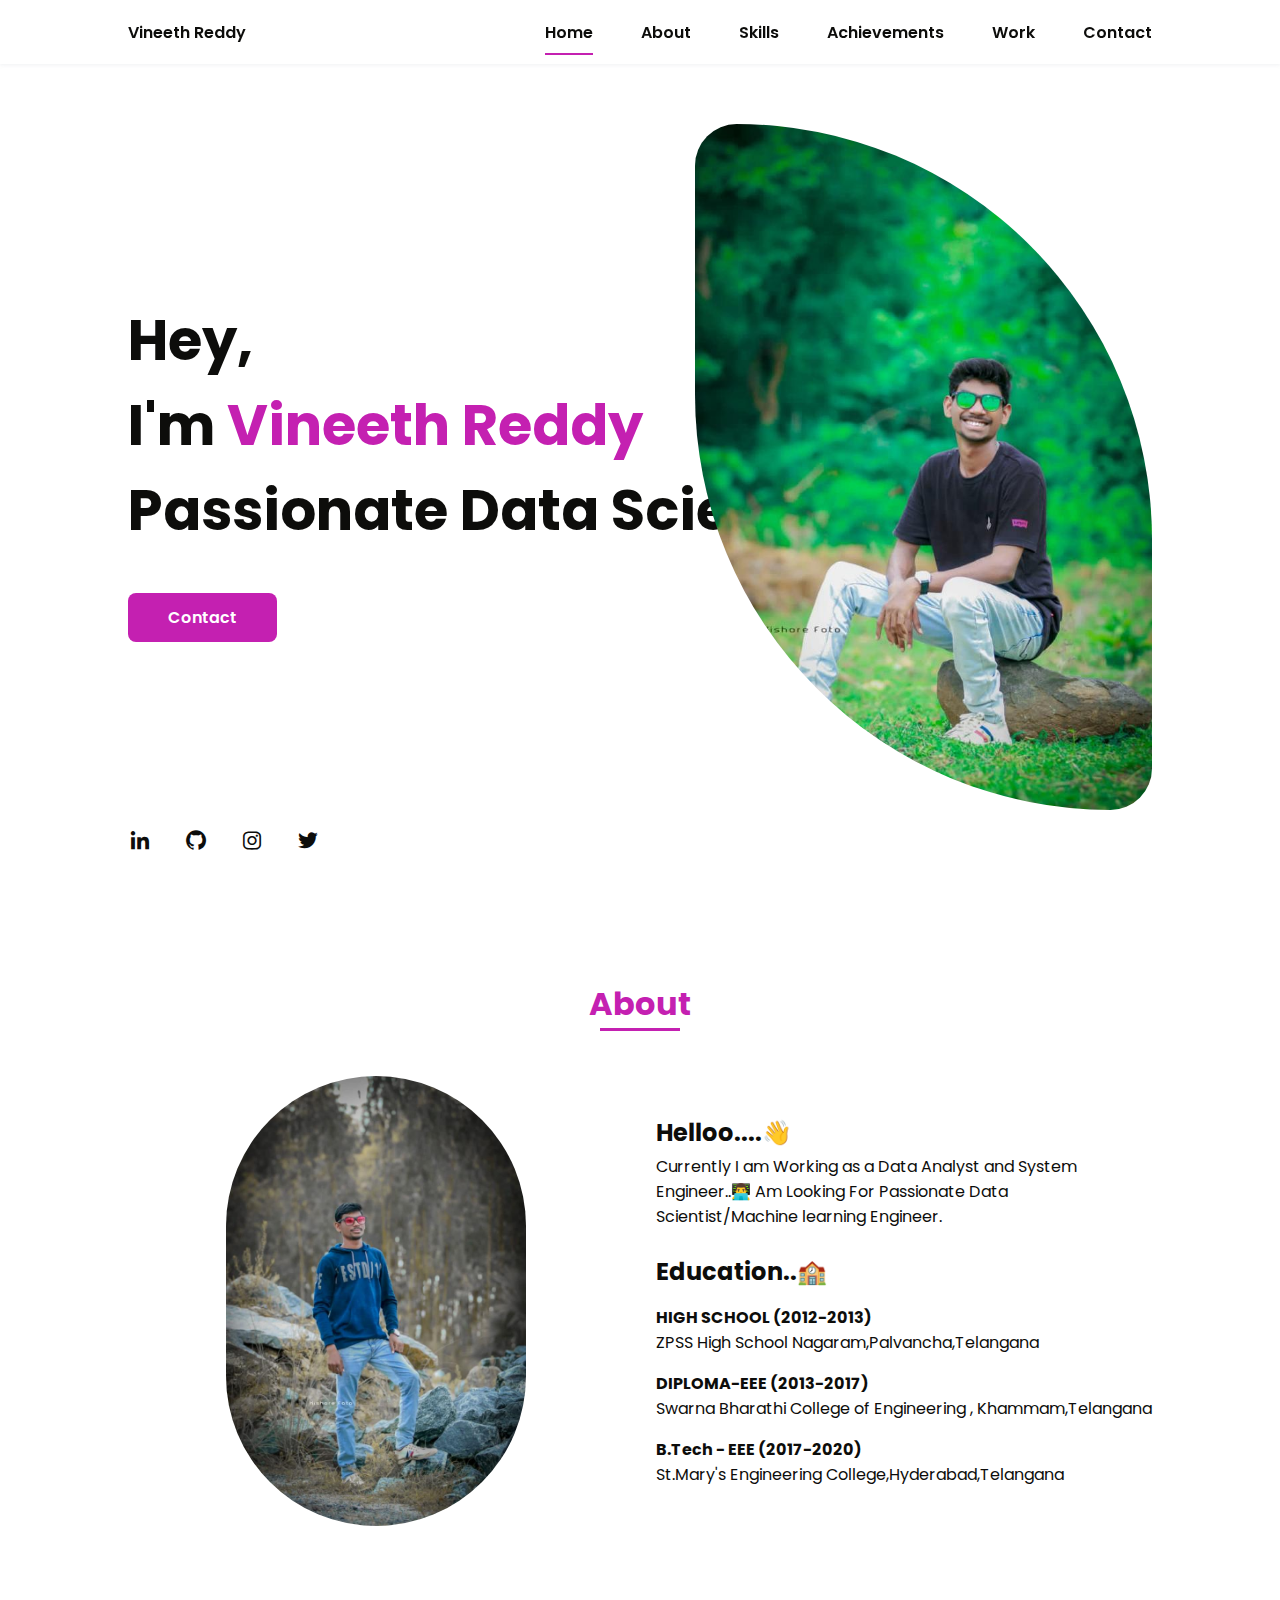
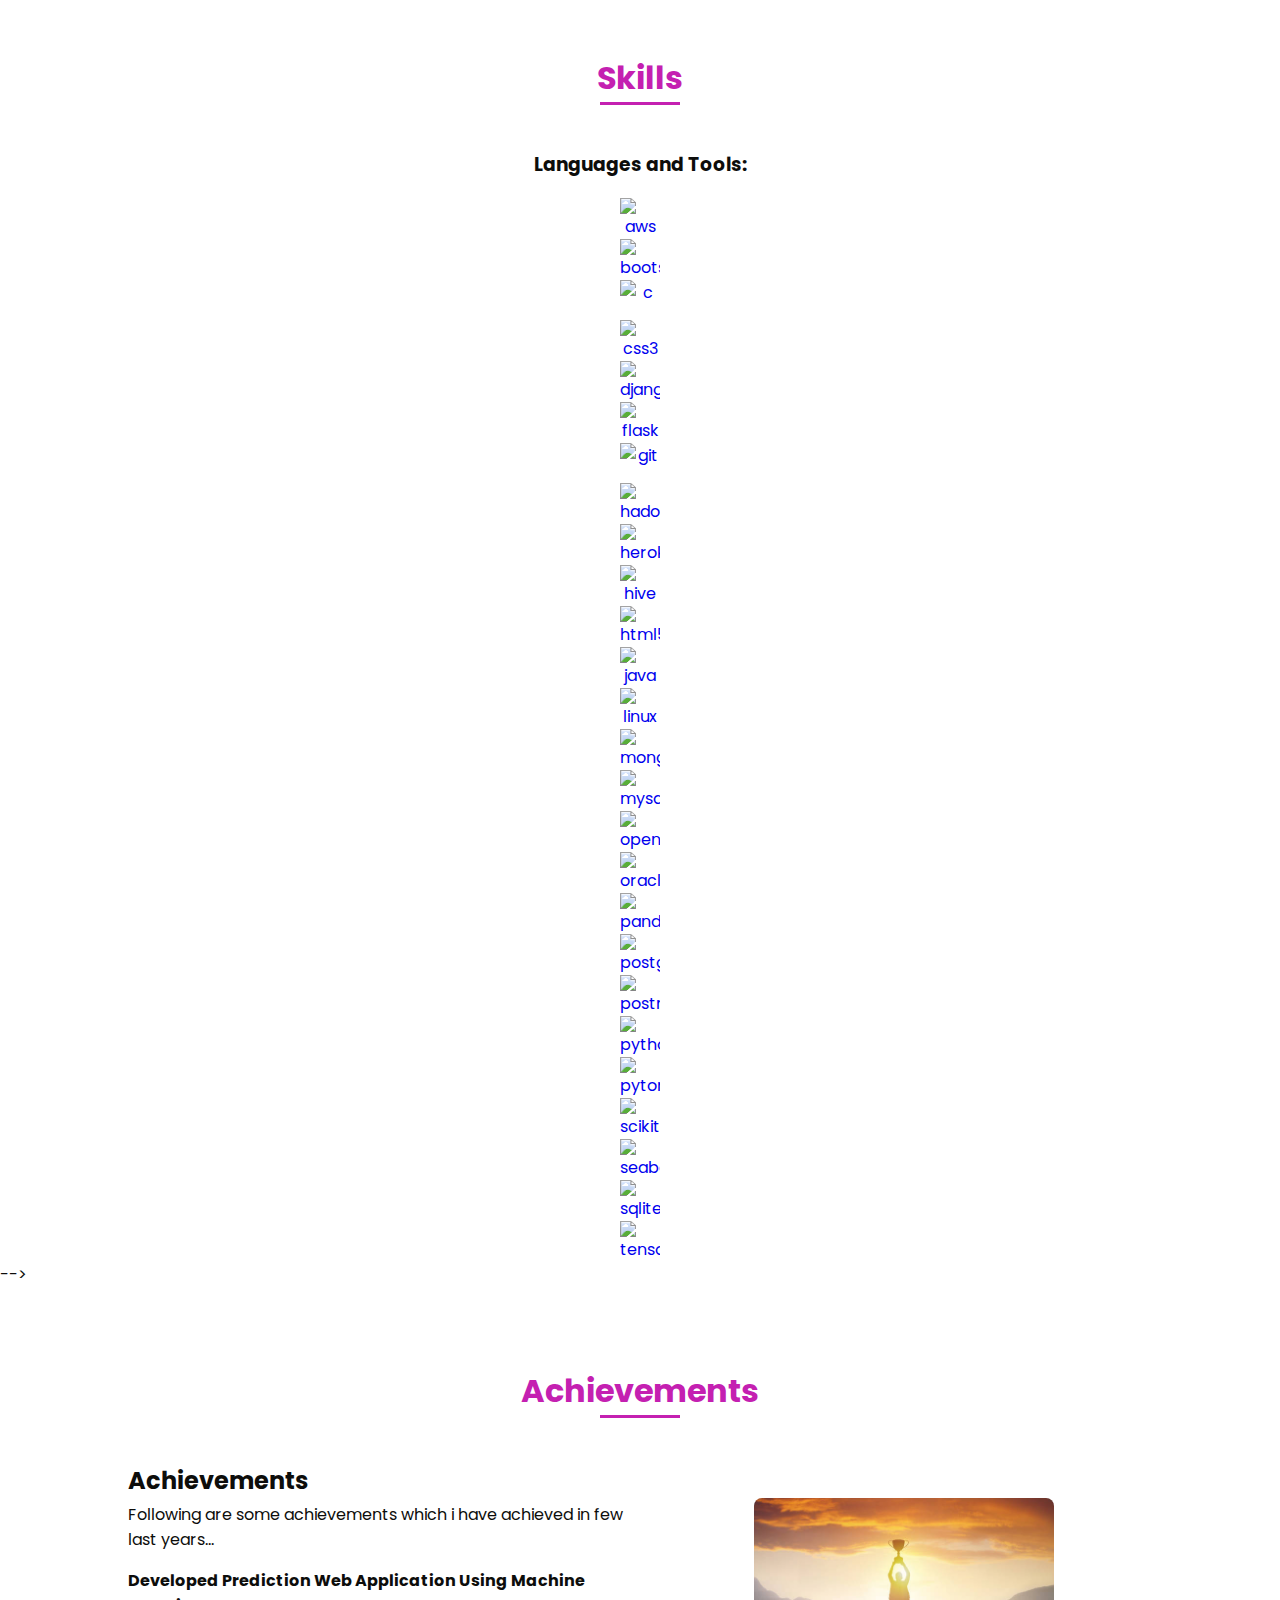
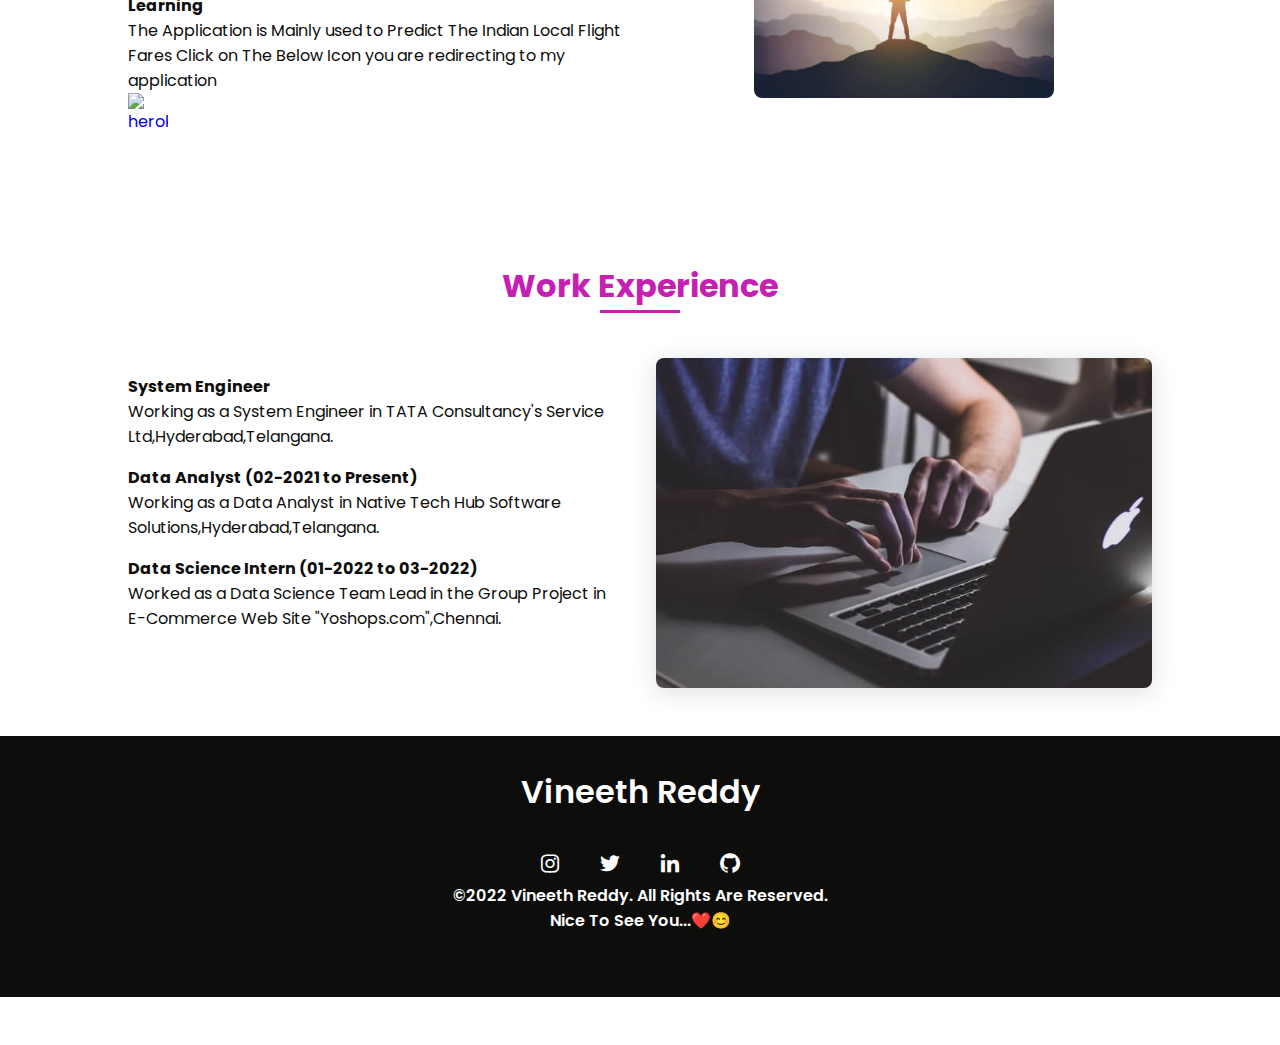
==== index.html @ 829c3fc8 "Add files via upload" ====
<!DOCTYPE html>
<html lang="en">
    <head>
        <meta charset="UTF-8">
        <meta name="viewport" content="width=device-width, initial-scale=1.0">

        <link rel="stylesheet" href="styles.css">

        <!-- =====BOX ICONS===== -->
        <link href='https://cdn.jsdelivr.net/npm/boxicons@2.0.5/css/boxicons.min.css' rel='stylesheet'>
        <link rel="icon" href="img/icon.png" type="image/png" sizes="16x16">

        <title>Vineeth Reddy</title>
    </head>
    <body>
        <!--===== HEADER =====-->
        <header class="l-header">
            <nav class="nav bd-grid">
                <div>
                    <a href="#home" class="nav__logo">Vineeth Reddy</a>
                </div>

                <div class="nav__menu" id="nav-menu">
                    <ul class="nav__list">
                        <li class="nav__item"><a href="#home" class="nav__link active">Home</a></li>
                        <li class="nav__item"><a href="#about" class="nav__link">About</a></li>
                        <li class="nav__item"><a href="#skills" class="nav__link">Skills</a></li>
                        <li class="nav__item"><a href="#achievement" class="nav__link">Achievements</a></li>
                        <li class="nav__item"><a href="#work" class="nav__link">Work</a></li>
                        <li class="nav__item"><a href="#contact" class="nav__link">Contact</a></li>
                    </ul>
                </div>

                <div class="nav__toggle" id="nav-toggle">
                    <i class='bx bx-menu'></i>
                </div>
            </nav>
        </header>

        <main class="l-main">
            <!--===== HOME =====-->
            <section class="home bd-grid" id="home">
                <div class="home__data">
                    <h6 class="home__title">Hey,<br>I'm <span class="home__title-color">Vineeth Reddy</span><br>Passionate Data Scientist</h6>
                    <a href="contact.html" class="button">Contact</a>
                </div>

                <div class="home__social">
                    <a href="https://www.linkedin.com/in/vineethreddy1997/" class="home__social-icon"><i class='bx bxl-linkedin'></i></a>
                    <a href="https://github.com/VineethReddy1997" class="home__social-icon"><i class='bx bxl-github' ></i></a>
                    <a href="https://www.instagram.com/vineeth_reddy_2426/" class="home__social-icon"><i class='bx bxl-instagram' ></i></a>
                    <a href="https://twitter.com/GangulaVineeth1" class="home__social-icon"><i class='bx bxl-twitter' ></i></a>
                </div>

                <div class="home__img">    
                    <img src="img/vineethjpeg.jpeg" style="border-radius:50px 500px 50px 500px;" alt="">
                </div>
            </section>

            <!--===== ABOUT =====-->
            <section class="about section " id="about">
                <h2 class="section-title">About</h2>

                <div class="about__container bd-grid">
                    <div class="about__img">
                        <img src= "img/vijpeg.jpeg" style="border-radius:500px 500px 500px 500px;" alt="">
                    </div>
                    
                    <div>
                        <h2 class="about__subtitle">Helloo....👋</h2>
                        <p class="about__text">Currently I am Working as a Data Analyst and System Engineer..👨‍💻 Am Looking For Passionate Data Scientist/Machine learning Engineer.</p><br> 
                        <h2 class="about__subtitle">Education..🏫</h2>
                        <h2 class="about__school">HIGH SCHOOL (2012-2013)</h2>
                        <p class="about__text">ZPSS High School Nagaram,Palvancha,Telangana</p>
                        <h2 class="about__school">DIPLOMA-EEE (2013-2017)</h2>
                        <p class="about__text">Swarna Bharathi College of Engineering , Khammam,Telangana</p>
                        <h2 class="about__school">B.Tech - EEE (2017-2020)</h2>
                        <p class="about__text">St.Mary's Engineering College,Hyderabad,Telangana</p>        
                    </div>                                   
                </div>
            </section>
            
            <!--===== SKILLS =====-->
             <section class="skills section" id="skills">
                <h2 class="section-title">Skills</h2>
                <h3 align="center">Languages and Tools:</h3>
                <p align="center"> <a href="https://aws.amazon.com" target="_blank" rel="noreferrer"> <img src="https://raw.githubusercontent.com/devicons/devicon/master/icons/amazonwebservices/amazonwebservices-original-wordmark.svg" alt="aws" width="40" height="40"/> 
                </a> <a href="https://getbootstrap.com" target="_blank" rel="noreferrer"> <img src="https://raw.githubusercontent.com/devicons/devicon/master/icons/bootstrap/bootstrap-plain-wordmark.svg" alt="bootstrap" width="40" height="40"/> </a>
                 <a href="https://www.cprogramming.com/" target="_blank" rel="noreferrer"> <img src="https://raw.githubusercontent.com/devicons/devicon/master/icons/c/c-original.svg" alt="c" width="40" height="40"/> </a> 
                 <a href="https://www.w3schools.com/css/" target="_blank" rel="noreferrer"> <img src="https://raw.githubusercontent.com/devicons/devicon/master/icons/css3/css3-original-wordmark.svg" alt="css3" width="40" height="40"/> </a>
                 <a href="https://www.djangoproject.com/" target="_blank" rel="noreferrer"> <img src="https://cdn.worldvectorlogo.com/logos/django.svg" alt="django" width="40" height="40"/> </a>
                 <a href="https://flask.palletsprojects.com/" target="_blank" rel="noreferrer"> <img src="https://www.vectorlogo.zone/logos/pocoo_flask/pocoo_flask-icon.svg" alt="flask" width="40" height="40"/> </a>
                 <a href="https://git-scm.com/" target="_blank" rel="noreferrer"> <img src="https://www.vectorlogo.zone/logos/git-scm/git-scm-icon.svg" alt="git" width="40" height="40"/></a>
                 <a href="https://hadoop.apache.org/" target="_blank" rel="noreferrer"> <img src="https://www.vectorlogo.zone/logos/apache_hadoop/apache_hadoop-icon.svg" alt="hadoop" width="40" height="40"/></a>
                 <a href="https://heroku.com" target="_blank" rel="noreferrer"> <img src="https://www.vectorlogo.zone/logos/heroku/heroku-icon.svg" alt="heroku" width="40" height="40"/></a>
                 <a href="https://hive.apache.org/" target="_blank" rel="noreferrer"> <img src="https://www.vectorlogo.zone/logos/apache_hive/apache_hive-icon.svg" alt="hive" width="40" height="40"/> </a> <a href="https://www.w3.org/html/" target="_blank" rel="noreferrer"> <img src="https://raw.githubusercontent.com/devicons/devicon/master/icons/html5/html5-original-wordmark.svg" alt="html5" width="40" height="40"/> </a> <a href="https://www.java.com" target="_blank" rel="noreferrer"> <img src="https://raw.githubusercontent.com/devicons/devicon/master/icons/java/java-original.svg" alt="java" width="40" height="40"/> </a> <a href="https://www.linux.org/" target="_blank" rel="noreferrer"> <img src="https://raw.githubusercontent.com/devicons/devicon/master/icons/linux/linux-original.svg" alt="linux" width="40" height="40"/> </a> <a href="https://www.mongodb.com/" target="_blank" rel="noreferrer"> <img src="https://raw.githubusercontent.com/devicons/devicon/master/icons/mongodb/mongodb-original-wordmark.svg" alt="mongodb" width="40" height="40"/> </a> <a href="https://www.mysql.com/" target="_blank" rel="noreferrer"> <img src="https://raw.githubusercontent.com/devicons/devicon/master/icons/mysql/mysql-original-wordmark.svg" alt="mysql" width="40" height="40"/> </a> <a href="https://opencv.org/" target="_blank" rel="noreferrer"> <img src="https://www.vectorlogo.zone/logos/opencv/opencv-icon.svg" alt="opencv" width="40" height="40"/> </a> <a href="https://www.oracle.com/" target="_blank" rel="noreferrer"> <img src="https://raw.githubusercontent.com/devicons/devicon/master/icons/oracle/oracle-original.svg" alt="oracle" width="40" height="40"/> </a> <a href="https://pandas.pydata.org/" target="_blank" rel="noreferrer"> <img src="https://raw.githubusercontent.com/devicons/devicon/2ae2a900d2f041da66e950e4d48052658d850630/icons/pandas/pandas-original.svg" alt="pandas" width="40" height="40"/> </a> <a href="https://www.postgresql.org" target="_blank" rel="noreferrer"> <img src="https://raw.githubusercontent.com/devicons/devicon/master/icons/postgresql/postgresql-original-wordmark.svg" alt="postgresql" width="40" height="40"/> </a> <a href="https://postman.com" target="_blank" rel="noreferrer"> <img src="https://www.vectorlogo.zone/logos/getpostman/getpostman-icon.svg" alt="postman" width="40" height="40"/> </a> <a href="https://www.python.org" target="_blank" rel="noreferrer"> <img src="https://raw.githubusercontent.com/devicons/devicon/master/icons/python/python-original.svg" alt="python" width="40" height="40"/> </a> <a href="https://pytorch.org/" target="_blank" rel="noreferrer"> <img src="https://www.vectorlogo.zone/logos/pytorch/pytorch-icon.svg" alt="pytorch" width="40" height="40"/> </a> <a href="https://scikit-learn.org/" target="_blank" rel="noreferrer"> <img src="https://upload.wikimedia.org/wikipedia/commons/0/05/Scikit_learn_logo_small.svg" alt="scikit_learn" width="40" height="40"/> </a> <a href="https://seaborn.pydata.org/" target="_blank" rel="noreferrer"> <img src="https://seaborn.pydata.org/_images/logo-mark-lightbg.svg" alt="seaborn" width="40" height="40"/> </a> <a href="https://www.sqlite.org/" target="_blank" rel="noreferrer"> <img src="https://www.vectorlogo.zone/logos/sqlite/sqlite-icon.svg" alt="sqlite" width="40" height="40"/> </a> <a href="https://www.tensorflow.org" target="_blank" rel="noreferrer"> <img src="https://www.vectorlogo.zone/logos/tensorflow/tensorflow-icon.svg" alt="tensorflow" width="40" height="40"/> </a> </p>
                

                <!-- <h2 class="skills__subtitle">Profesional Skills</h2>
                        <p class="skills__text">Following are some my main skills which i have gained through last few years, apart from them i have basic knowledge of WEB DEVELOPEMENT and Completed DATA SCIENCE Modules will help to know me a little bit from the perspective of profession</p>

                <div class="skills__container bd-grid">          
                    <div>
                        <div class="skills__data">
                            <div class="skills__names">
                                <i class='bx bxl-Java skills__icon'></i>
                                <span class="skills__name">Java</span>
                            </div>
                            <div class="skills__bar skills__html">
                            </div>
                            <div>
                                <span class="skills__percentage">50%</span>
                            </div>
                        </div>
                        <div class="skills__data">
                            <div class="skills__names">
                                <i class='bx bxl-Python skills__icon'></i>
                                <span class="skills__name">Python</span>
                            </div>
                            <div class="skills__bar skills__css">
                                
                            </div>
                            <div>
                                <span class="skills__percentage">65%</span>
                            </div>
                        </div>
                        <div class="skills__data">
                            <div class="skills__names">
                                <i class='bx bxl-c skills__icon'></i>
                                <span class="skills__name">MySQL</span>
                            </div>
                            <div class="skills__bar skills__css">
                                
                            </div>
                            <div>
                                <span class="skills__percentage">65%</span>
                            </div>
                        </div>
                        <div class="skills__data">
                            <div class="skills__names">
                                <i class='bx bxl-c skills__icon'></i>
                                <span class="skills__name">MongoDB</span>
                            </div>
                            <div class="skills__bar skills__css">
                                
                            </div>
                            <div>
                                <span class="skills__percentage">65%</span>
                            </div>
                        </div>
                        <div class="skills__data">
                            <div class="skills__names">
                                <i class='bx bxl-c skills__icon'></i>
                                <span class="skills__name">Machine Learning</span>
                            </div>
                            <div class="skills__bar skills__css">
                                
                            </div>
                            <div>
                                <span class="skills__percentage">65%</span>
                            </div>
                        </div>
                        <div class="skills__data">
                            <div class="skills__names">
                                <i class='bx bxl-java skills__icon' ></i>
                                <span class="skills__name">Deep Learning</span>
                            </div>
                            <div class="skills__bar skills__js">
                                
                            </div>
                            <div>
                                <span class="skills__percentage">60%</span>
                            </div>
                        </div>
                        <div class="skills__data">
                            <div class="skills__names">
                                <i class='bx bxs-python skills__icon'></i>
                                <span class="skills__name">NLP</span>
                            </div>
                            <div class="skills__bar skills__ux">
                                
                            </div>
                            <div>
                                <span class="skills__percentage">60%</span>
                            </div>
                        </div>
                        <div class="skills__data">
                                <div class="skills__names">
                                    <i class='bx bxs-MySQL skills__icon'></i>
                                    <span class="skills__name">Computer Vision</span>
                                </div>
                                <div class="skills__bar skills__h">
                                    
                                </div>
                                <div>
                                    <span class="skills__percentage">50%</span>
                                </div>
                            </div>
                        </div>
                        
                    <div>              
                        <img src="img/work3.jpg" alt="" class="skills__img">
                    </div>
                </div>
            </section> --> -->

            <section class="achievement section " id="achievement">
                <h2 class="section-title">Achievements</h2>

                <div class="about__container bd-grid">
                     <div>
                        <h2 class="about__subtitle">Achievements</h2>
                        <p class="about__text">Following are some achievements which i have achieved in few last years...</p>  
                        <h2 class="about__school">Developed Prediction Web Application Using Machine Learning</h2>
                        <p class="about__text">The Application is Mainly used to Predict The Indian Local Flight Fares Click on The Below Icon you are redirecting to my application</p> 
                        <a href="https://vineeth-flight-fare-api.herokuapp.com/" target="_blank" rel="noreferrer"> <img src="https://www.vectorlogo.zone/logos/heroku/heroku-icon.svg" alt="heroku" width="40" height="40"/> </a>
                         <!-- <h3 class="about__school"></h3>
                        <p class="about__text"></p>        
                    
                        <h2 class="about__school"></h2>
                        <p class="about__text"></p>
                        <h3 class="about__school"></h3>
                        <p class="about__text"></p> -->
                         
                    </div>
                    <div class="about__img">
                        <img src="img/achievement.jpg" alt="">
                    </div>
                    
                                                      
                </div>
            </section>

            <!--===== WORK =====-->
            <section class="work section" id="work">
                <h2 class="section-title">Work Experience</h2>

                <div class="work__container bd-grid">
                     <div> 
                        <h2 class="about__school">System Engineer</h2>
                        <p class="about__text">Working as a System Engineer in TATA Consultancy's Service Ltd,Hyderabad,Telangana.</p>
                        <h2 class="about__school">Data Analyst (02-2021 to Present)</h2>
                        <p class="about__text">Working as a Data Analyst in Native Tech Hub Software Solutions,Hyderabad,Telangana.</p>
                        <h2 class="about__school">Data Science Intern (01-2022 to 03-2022)</h2>
                        <p class="about__text">Worked as a Data Science Team Lead in the Group Project in E-Commerce Web Site "Yoshops.com",Chennai.</p>      
                    </div>
                    <div class="work__img">
                        <img src="img/work3.jpg" alt="">
                    </div>
                </div>
            </section>

            <!-- ===== CONTACT =====-->
            <!-- <section class="contact section" id="contact">
                <h2 class="section-title">Contact</h2>

                <div class="contact__container bd-grid">
                    <form action="" class="contact__form">
                        <input type="text" placeholder="Name" class="contact__input">
                        <input type="mail" placeholder="Email" class="contact__input">
                        <textarea name="" id="" cols="0" rows="4" class="contact__input"></textarea>
                        <input type="button" value="Send" class="contact__button button">
                    </form>
                </div>
            </section>
        </main> -->

        <!--===== FOOTER =====-->
        <footer class="footer" id="contact">
            <p class="footer__title">Vineeth Reddy</p>
            <div class="footer__social">
                <a href="https://www.instagram.com/vineeth_reddy_2426/" class="footer__icon"><i class='bx bxl-instagram' ></i></a>
                <a href="https://twitter.com/GangulaVineeth1" class="footer__icon"><i class='bx bxl-twitter' ></i></a>
                <a href="https://www.linkedin.com/in/vineethreddy1997/e" class="footer__icon"><i class='bx bxl-linkedin' ></i></a>
                <a href="https://github.com/VineethReddy1997" class="footer__icon"><i class='bx bxl-github' ></i></a>
                <p>&copy;2022 Vineeth Reddy. All Rights Are Reserved.</p>
                <p>Nice To See You...❤️😊</p>
                
        </div>  
        </footer>


        <!--===== SCROLL REVEAL =====-->
        <script src="https://unpkg.com/scrollreveal"></script>

        <!--===== MAIN JS =====-->
        <script src="main.js"></script>
    </body>
</html>
---- styles.css ----
/*===== GOOGLE FONTS =====*/
@import url("https://fonts.googleapis.com/css2?family=Poppins:wght@400;600;700&display=swap");
/*===== VARIABLES CSS =====*/
:root{
  --header-height: 3rem;
  --font-semi: 600;
}

/*===== Colores =====*/
:root{
  --first-color: #c420b1;
  --second-color: #0d0d0b;
}

/*===== Fuente y tipografia =====*/
:root{
  --body-font: 'Poppins', sans-serif;
  --big-font-size: 1rem;
  --h2-font-size: 1.25rem;
  --normal-font-size: 0.938rem;
}
@media screen and (min-width: 768px){
  :root{
    --big-font-size: 3.5rem;
    --h2-font-size: 2rem;
    --normal-font-size: 1rem;
  }
}

/*===== Margenes =====*/
:root{
  --mb-1: 0.5rem;
  --mb-2: 1rem;
  --mb-3: 1.5rem;
  --mb-4: 2rem;
  --mb-5: 2.5rem;
  --mb-6: 3rem;
}

/*===== z index =====*/
:root{
  --z-back: -10;
  --z-normal: 1;
  --z-tooltip: 10;
  --z-fixed: 100;
}

/*===== BASE =====*/
*,::before,::after{
  box-sizing: border-box;
}
html{
  scroll-behavior: smooth;
}
body{
  margin: var(--header-height) 0 0 0;
  font-family: var(--body-font);
  font-size: var(--normal-font-size);
  color: var(--second-color);
}
h1,h2,p{
  margin: 0;
}
ul{
  margin: 0;
  padding: 0;
  list-style: none;
}
a{
  text-decoration: none;
}
img{
  max-width: 100%;
  height: auto;
  display: block;
}

/*===== CLASS CSS ===== */
.section-title{
  position: relative;
  font-size: var(--h2-font-size);
  color: var(--first-color);
  margin-top: var(--mb-2);
  margin-bottom: var(--mb-4);
  text-align: center;
}
.section-title::after{
  position: absolute;
  content: "";
  width: 64px;
  height: 0.18rem;
  left: 0;
  right: 0;
  margin: auto;
  top: 2rem;
  background-color: var(--first-color);
}
.section{
  padding-top: 3rem;
  padding-bottom: 2rem;
}

/*===== LAYOUT =====*/
.bd-grid{
  max-width: 1024px;
  display: grid;
  grid-template-columns: 100%;
  grid-column-gap: 2rem;
  width: calc(100% - 2rem);
  margin-left: var(--mb-2);
  margin-right: var(--mb-2);
}
.l-header{
  width: 100%;
  position: fixed;
  top: 0;
  left: 0;
  z-index: var(--z-fixed);
  background-color: #fff;
  box-shadow: 0 1px 4px rgba(146,161,176,.15);
}

/*===== NAV =====*/
.nav{
  height: var(--header-height);
  display: flex;
  justify-content: space-between;
  align-items: center;
  font-weight: var(--font-semi);
}
@media screen and (max-width: 768px){    
  .nav__menu{
    position: fixed;
    top: var(--header-height);
    right: -100%;
    width: 80%;
    height: 100%;
    padding: 2rem;
    background-color: var(--second-color);
    transition: .5s;
  }
  .home__img{
  position: absolute;
  top:412px;
  right: 0;
  bottom: 0;
  width: 222px;
}
}
.nav__item{
  margin-bottom: var(--mb-4);
}
.nav__link{
  position: relative;
  color: #fff;
}
.nav__link:hover{
  position: relative;
}
.nav__link:hover::after{
  position: absolute;
  content: "";
  width: 100%;
  height: 0.18rem;
  left: 0;
  top: 2rem;
  background-color: var(--first-color);
}
.nav__logo{
  color: var(--second-color);
}
.nav__toggle{
  color: var(--second-color);
  font-size: 1.5rem;
  cursor: pointer;
}

/*Active menu*/
.active::after{
  position: absolute;
  content: "";
  width: 100%;
  height: 0.18rem;
  left: 0;
  top: 2rem;
  background-color: var(--first-color);
}

/*=== Show menu ===*/
.show{
  right: 0;
}

/*===== HOME =====*/
.home{
  height: calc(100vh - 3rem);
  row-gap: 1rem;
}
.home__data{
  align-self: center;
}
.home__title{
  font-size: var(--big-font-size);
  margin-bottom: var(--mb-5);
}

.home__title-color{
  color: var(--first-color);
}
.home__social{
  display: flex;
  flex-direction: column;
}
.home__social-icon{
  width: max-content;
  margin-bottom: var(--mb-2);
  font-size: 1.5rem;
  color: var(--second-color);
}
.home__social-icon:hover{
  color: var(--first-color);
}
.home__img{
  position:  absolute ;
  right: 0;
  bottom: 0;
  width: 222px;
}

/*BUTTONS*/
.button{
  display: inline-block;
  background-color: var(--first-color);
  color: #fff;
  padding: .75rem 2.5rem;
  font-weight: var(--font-semi);
  border-radius: .5rem;
}
.button:hover{
  box-shadow: 0 10px 36px rgba(0,0,0,.15);
}

/* ===== ABOUT =====*/
.about__container{
  row-gap: 2rem;
  text-align: center;
}
.about__subtitle{
  margin-bottom:0.23rem;
}
.about__school
{
  margin-top: 1rem;
  font-size: var(--normal-font-size);
}
.about__img{
  justify-self: center;
}
.about__img img{
  width: 200px;
  border-radius: .5rem;
}

/* ===== SKILLS =====*/
.skills__container{
  row-gap: 2rem;
  text-align: center;
}
.skills__subtitle{
  text-align: center;
  margin-bottom: var(--mb-2);
}
.skills__text{
  row-gap:2rem;
  text-align: center;
  margin-bottom: var(--mb-4);
}
.skills__data{
  display: flex;
  justify-content: space-between;
  align-items: center;
  position: relative;
  font-weight: var(--font-semi);
  padding: .5rem 1rem;
  margin-bottom: var(--mb-4);
  border-radius: .5rem;
  box-shadow: 0 4px 25px rgba(14,36,49,.15);
}
.skills__icon{
  font-size: 2rem;
  margin-right: var(--mb-2);
  color: var(--first-color);
}
.skills__names{
  display: flex;
  align-items: center;
}
.skills__bar{
  position: absolute;
  left: 0;
  bottom: 0;
  background-color: var(--first-color);
  height: .25rem;
  border-radius: .5rem;
  z-index: var(--z-back);
}
.skills__html{
  width: 55%;
}
.skills__css{
  width: 65%;
}
.skills__js{
  width: 65%;
}
.skills__ux{
  width: 65%;
}
.skills__h{
  width: 65%;
}
.skills__h{
  width: 60%;
}
.skills__h{
  width: 60%;
}
.skills__h{
  width: 50%;
}
.skills__img{
  border-radius: .5rem;
}

/* ===== WORK =====*/
.work__container{
  row-gap: 2rem;
}
.work__img{
  box-shadow: 0 4px 25px rgba(14,36,49,.15);
  border-radius: .5rem;
  overflow: hidden;
}
.work__img img{
  transition: 1s;
  cursor: pointer;
}
.work__img img:hover{
  transform: scale(1.1);
}

/* ===== CONTACT =====*/
.contact__input{
  width: 100%;
  font-size: var(--normal-font-size);
  font-weight: var(--font-semi);
  padding: 1rem;
  border-radius: .5rem;
  border: 1.5px solid var(--second-color);
  outline: none;
  margin-bottom: var(--mb-4);
}
.contact__button{
  display: block;
  border: none;
  outline: none;
  font-size: var(--normal-font-size);
  cursor: pointer;
  margin-left: auto;
}

/* ===== FOOTER =====*/
.footer{
  background-color: var(--second-color);
  color: #fff;
  text-align: center;
  font-weight: var(--font-semi);
  padding: 2rem 0;
}
.footer__title{
  font-size: 2rem;
  margin-bottom: var(--mb-4);
}
.footer__social{
  margin-bottom: var(--mb-4);
}
.footer__icon{
  font-size: 1.5rem;
  color: #fff;
  margin: 0 var(--mb-2)
}

/* ===== MEDIA QUERIES=====*/
@media screen and (min-width: 768px){    /*768 ya 768 se bda*/
  body{
    margin: 0;
  }
  .section{
    padding-top: 4rem;
    padding-bottom: 3rem;
  }
  .section-title{
    margin-bottom: var(--mb-6);
  }
  .section-title::after{
    width: 80px;
    top: 3rem;
  }

  .nav{
    height: calc(var(--header-height) + 1rem);
  }
  .nav__list{
    display: flex;
    padding-top: 0;
  }
  .nav__item{
    margin-left: var(--mb-6);
    margin-bottom: 0;
  }
  .nav__toggle{
    display: none;
  }
  .nav__link{
    color: var(--second-color);
  }

  .home{
    height: 100vh;
  }
  .home__data{
    align-self: flex-end;
  }
  .home__social{
    padding-top: 0;
    padding-bottom: 2.5rem;
    flex-direction: row;
    align-self: flex-end;
  }
  .home__social-icon{
    margin-bottom: 0;
    margin-right: var(--mb-4);
  }
  .home__img{
    width: 457px;
    bottom: 10%;

  }

  .about__container{
    grid-template-columns: repeat(2,1fr);
    align-items: center;
    text-align: initial;
  }
  .skills__container{
    grid-template-columns: repeat(2,1fr);
    align-items: center;
    text-align: center;
  }
  .skills__text
  {
    padding-left: 13rem;
    padding-right: 13rem;
  }
  .about__img img{
    width: 300px;
  }
  .work__container{
    grid-template-columns: repeat(2, 1fr);
    /*grid-template-rows: repeat(1,1fr);*/
    column-gap: 2rem;
  }
  .contact__form{
    width: 360px;
  }
  .contact__container{
    justify-items: center;
  }
}

@media screen and (min-width: 1024px){
  .bd-grid{
    margin-left: auto;
    margin-right: auto;
  }
  .home__img{
    right: 10%;
  }
}
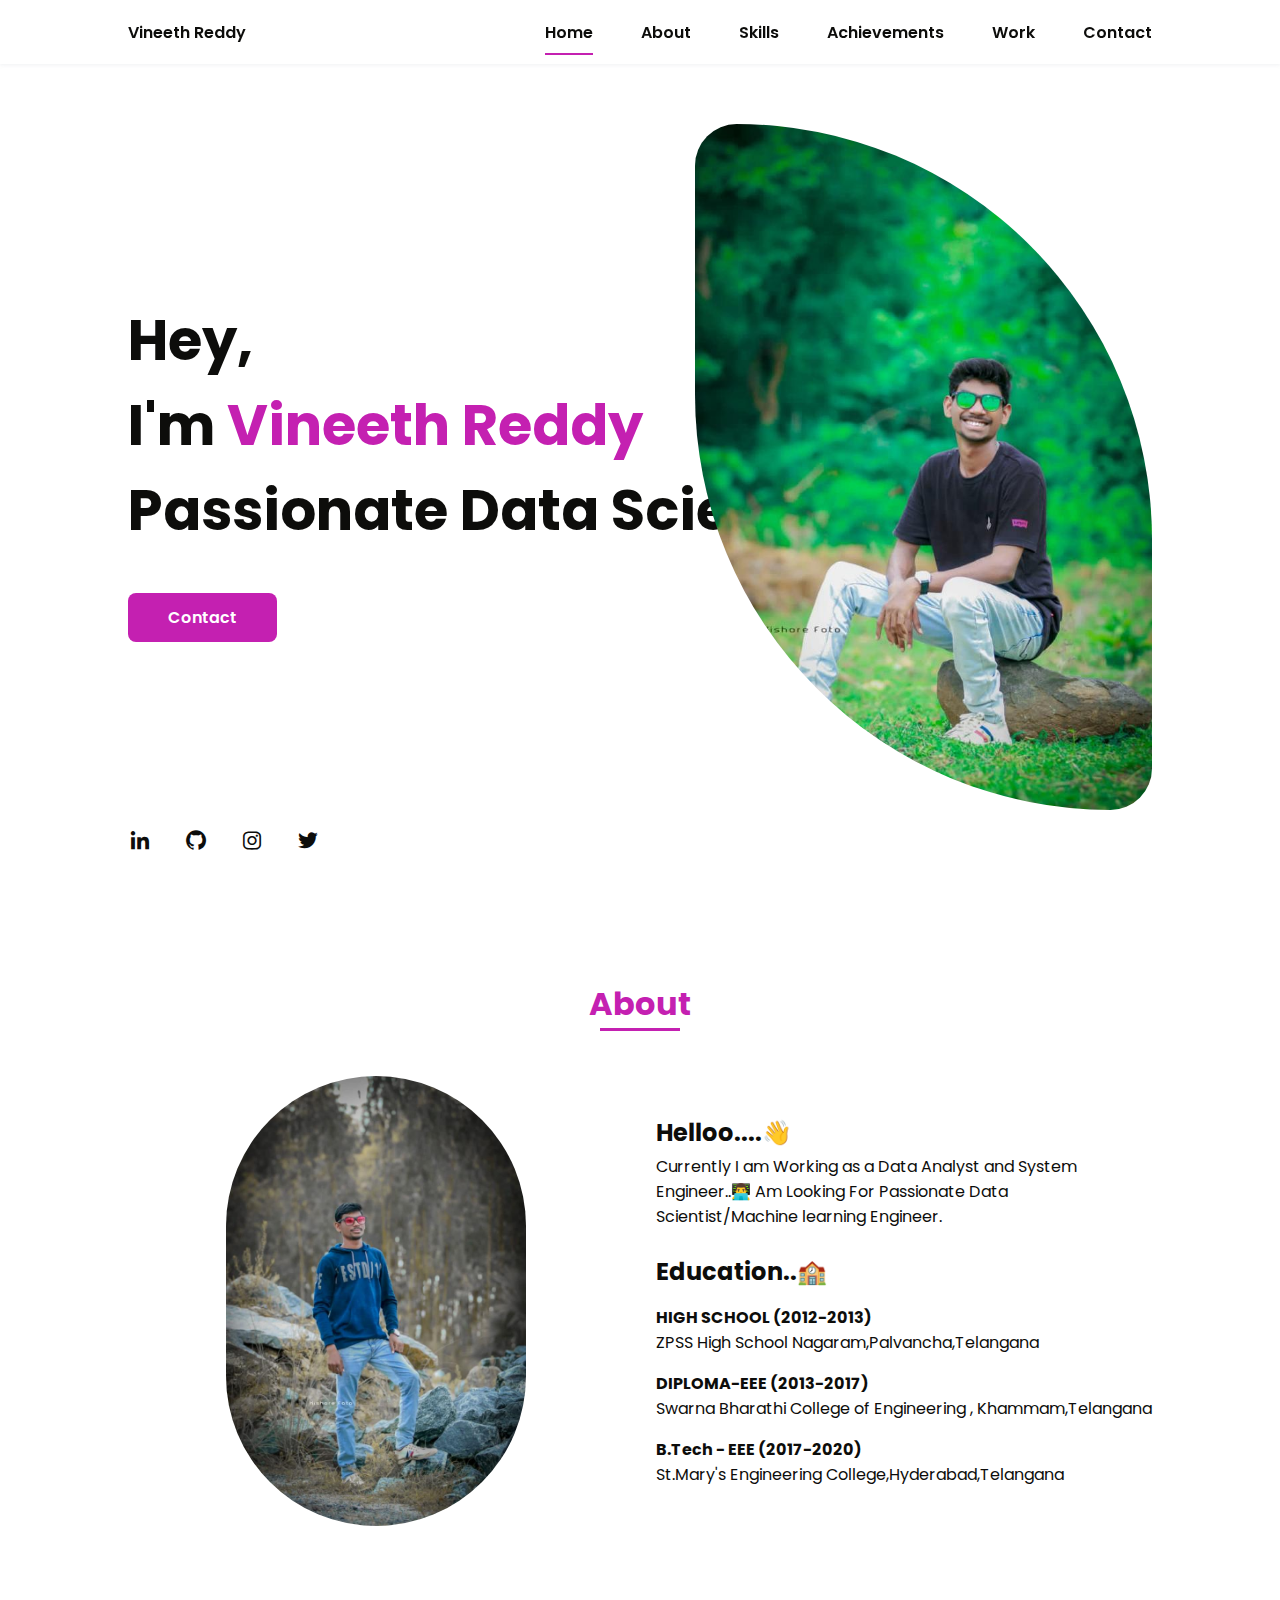
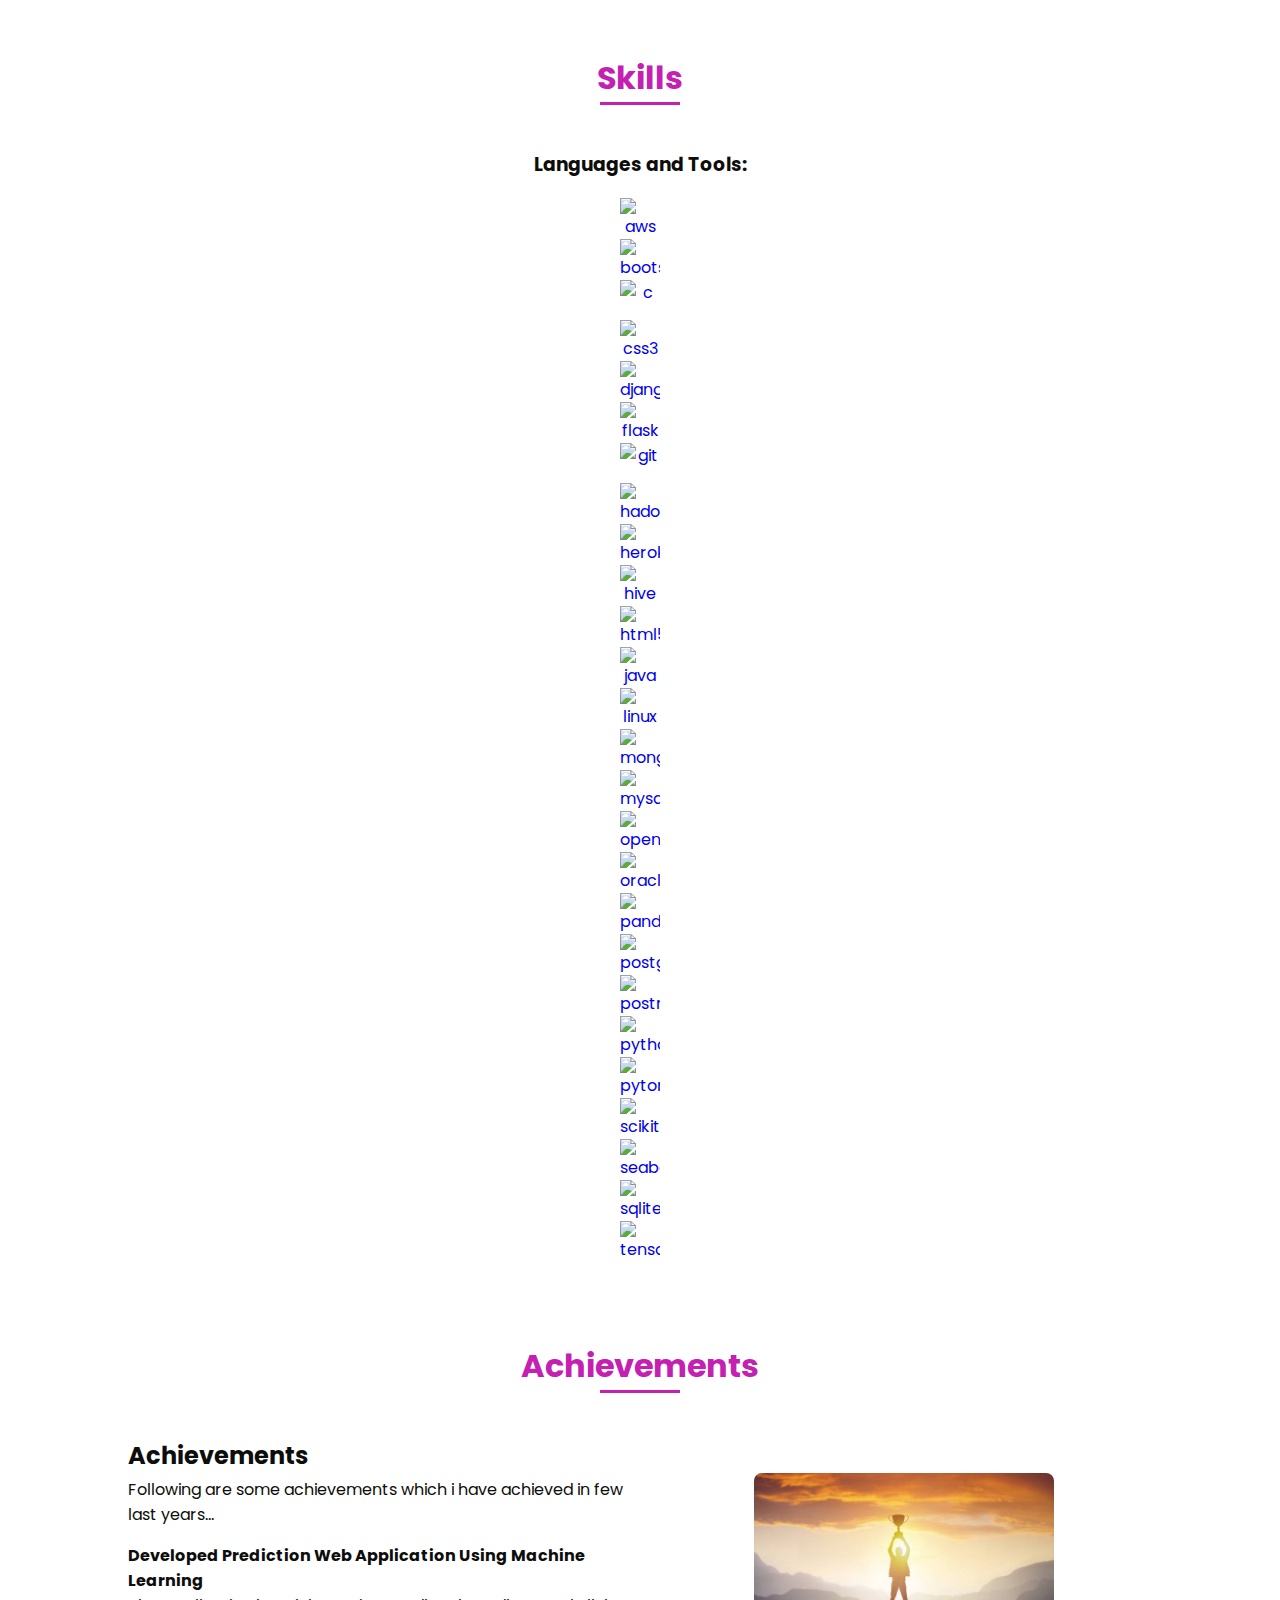
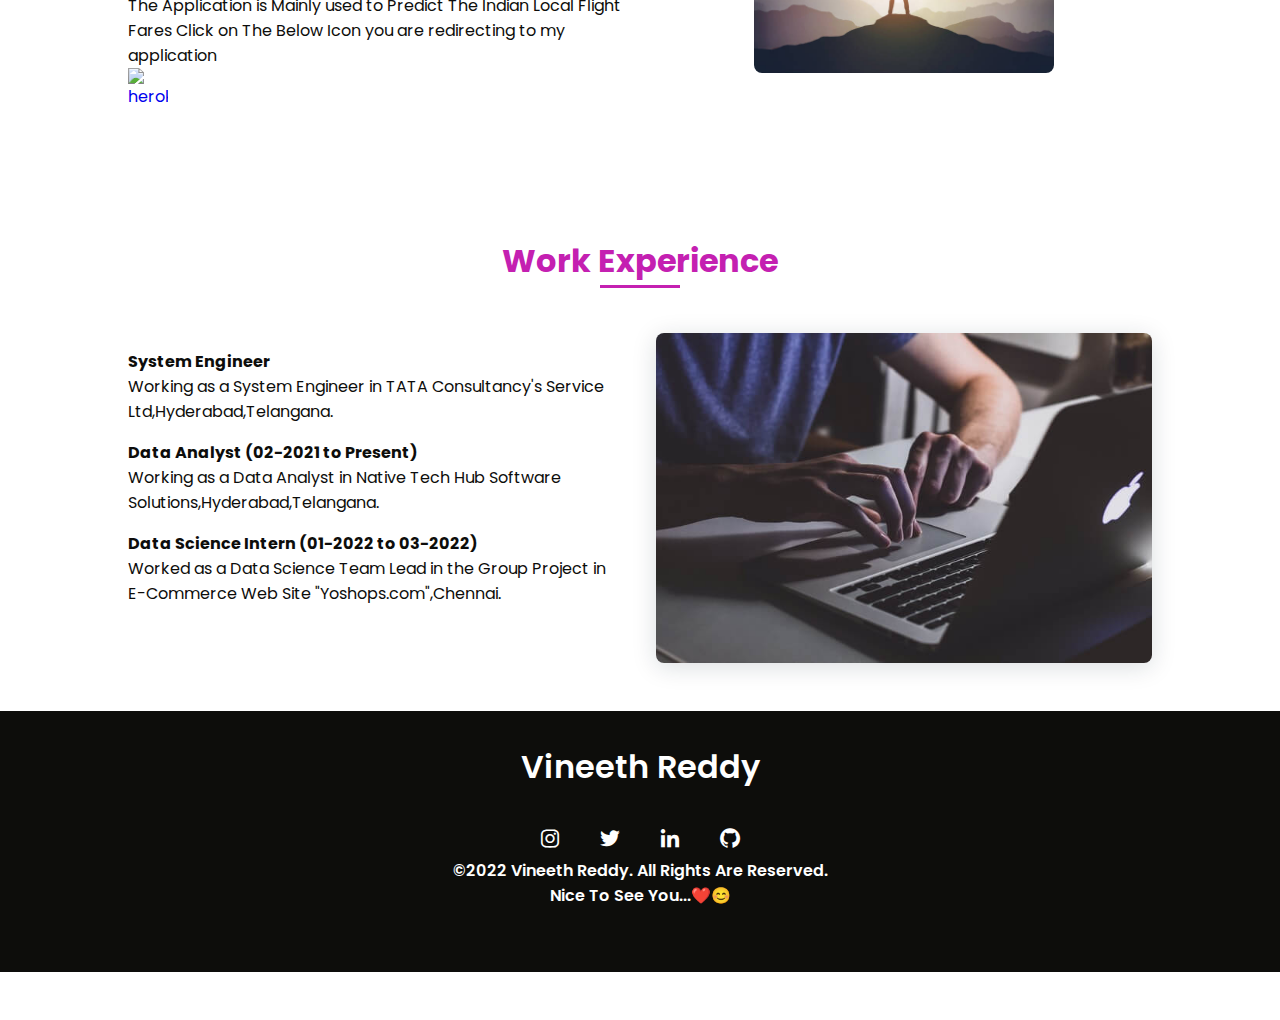
==== commit a856f16e: "Update index.html" ====
--- a/index.html
+++ b/index.html
@@ -202,7 +202,7 @@
                         <img src="img/work3.jpg" alt="" class="skills__img">
                     </div>
                 </div>
-            </section> --> -->
+            </section> -->
 
             <section class="achievement section " id="achievement">
                 <h2 class="section-title">Achievements</h2>
